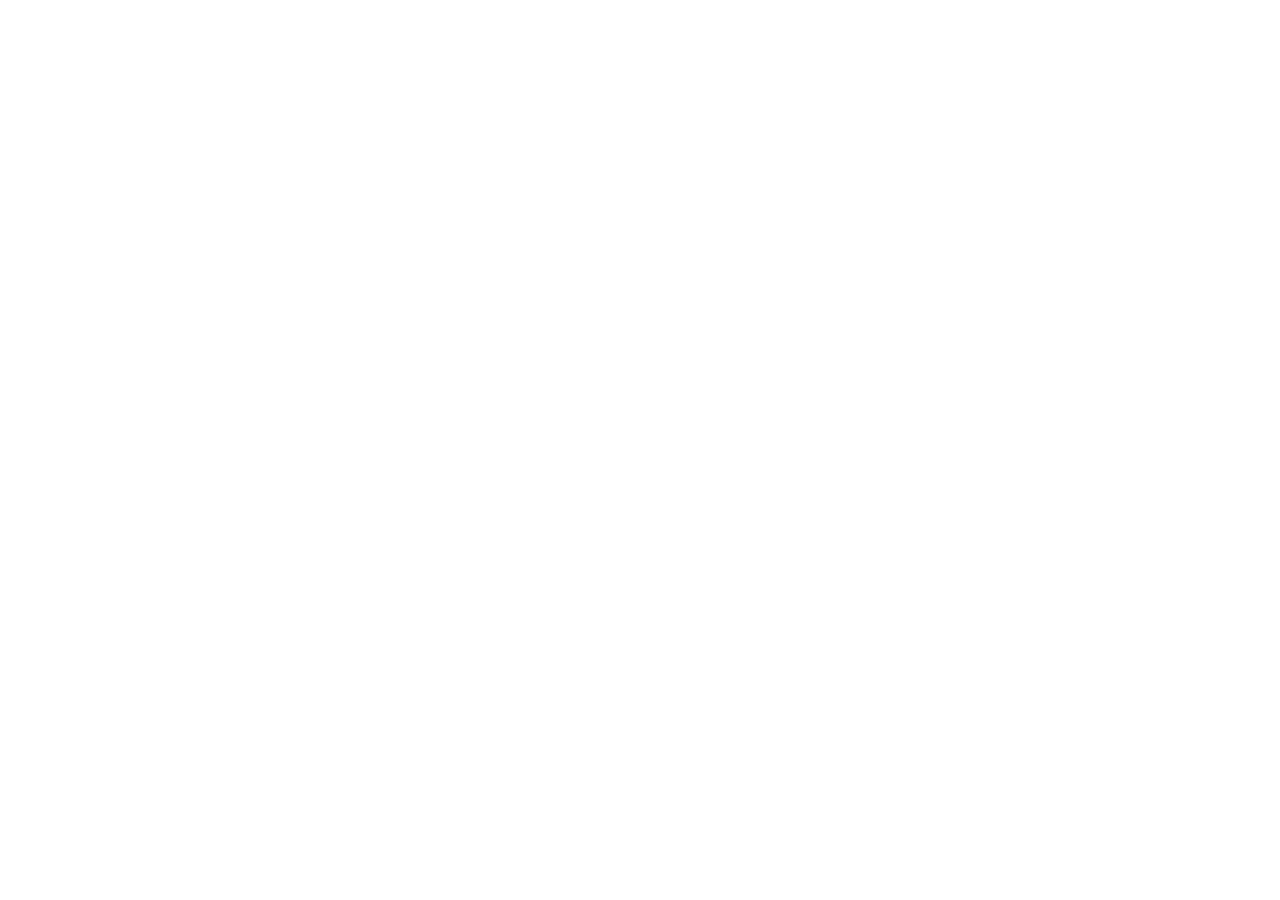
==== index.html @ b6a9c4e2 "Connect CSS and JavaScript to index.html" ====
<!DOCTYPE html>
<html lang="en">
<head>
    <meta charset="UTF-8">
    <meta name="viewport" content="width=device-width, initial-scale=1.0">
    <link rel="stylesheet" href="css/style.css">
    <title>Document</title>
</head>
<body>

    <script src="js/main.js"></script>
</body>
</html>
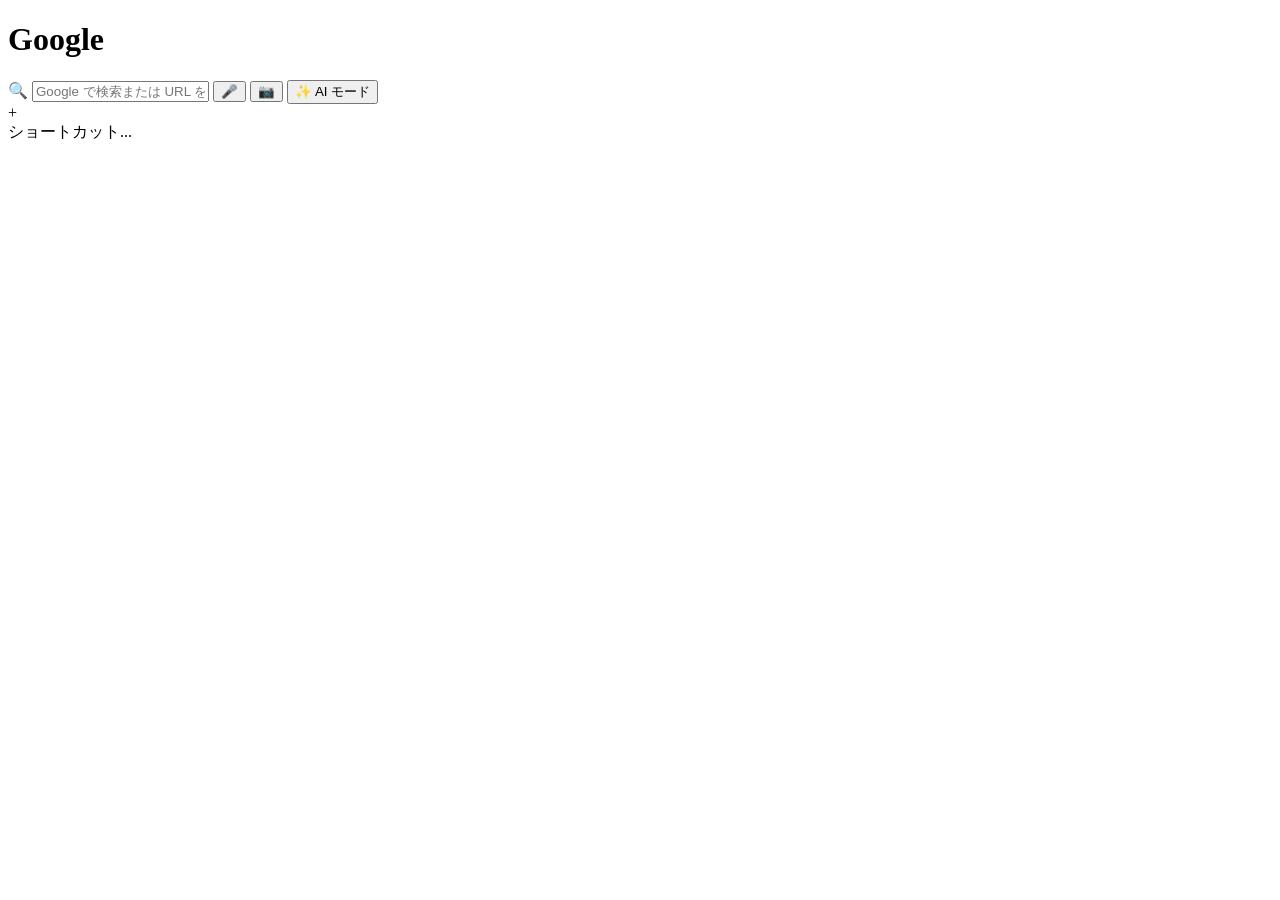
==== commit b1e83874: "html構築" ====
--- a/index.html
+++ b/index.html
@@ -1,13 +1,32 @@
 <!DOCTYPE html>
-<html lang="en">
+<html lang="ja">
 <head>
     <meta charset="UTF-8">
     <meta name="viewport" content="width=device-width, initial-scale=1.0">
     <link rel="stylesheet" href="css/style.css">
-    <title>Document</title>
+    <title>Google</title>
 </head>
 <body>
 
+    <main class="page">
+        <h1 class="logo">Google</h1>
+
+        <form id="search-form" class="search-bar">
+            <span class="icon">🔍</span>
+            <input type="text" id="search-input" placeholder="Google で検索または URL を入力" autocomplete="off">
+            <button type="button" class="icon-btn" title="音声検索">🎤</button>
+            <button type="button" class="icon-btn" title="画像で検索">📷</button>
+            <button type="button" class="ai-mode-btn">✨ AI モード</button>
+        </form>
+
+        <div class="shortcuts" id="shortcuts">
+            <div class="shortcut-item" id="add-shortcut-btn">
+                <div class="shortcut-icon add-icon">+</div>
+                <span>ショートカット...</span>
+            </div>
+        </div>
+    </main>
+
     <script src="js/main.js"></script>
 </body>
-</html>+</html>
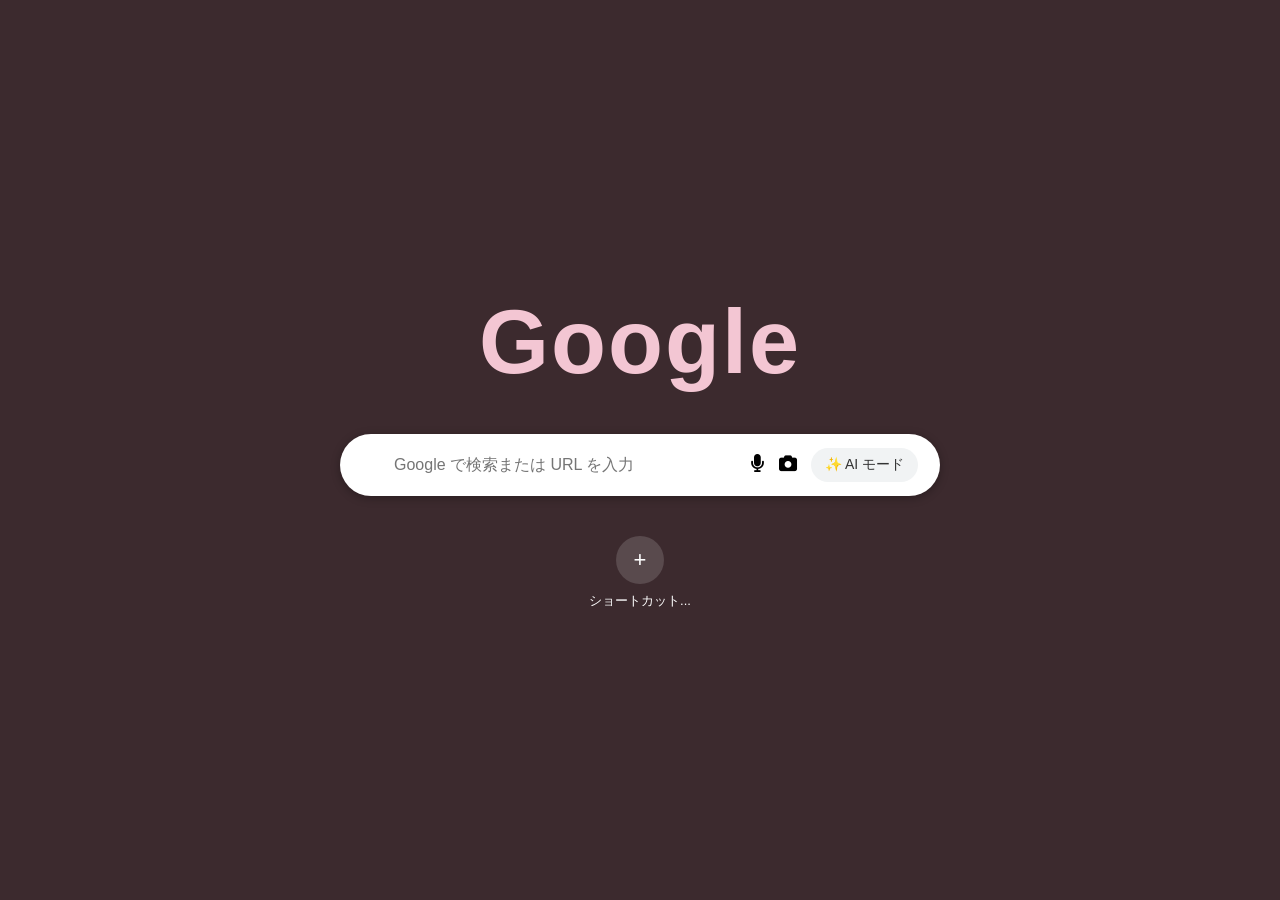
==== commit 89b8c277: "Javascript構築" ====
--- a/index.html
+++ b/index.html
@@ -4,6 +4,7 @@
     <meta charset="UTF-8">
     <meta name="viewport" content="width=device-width, initial-scale=1.0">
     <link rel="stylesheet" href="css/style.css">
+    <link rel="stylesheet" href="https://cdnjs.cloudflare.com/ajax/libs/font-awesome/6.5.1/css/all.min.css">
     <title>Google</title>
 </head>
 <body>
@@ -12,10 +13,10 @@
         <h1 class="logo">Google</h1>
 
         <form id="search-form" class="search-bar">
-            <span class="icon">🔍</span>
+            <i class="fa-solid fa-magnifying-glass icon"></i>
             <input type="text" id="search-input" placeholder="Google で検索または URL を入力" autocomplete="off">
-            <button type="button" class="icon-btn" title="音声検索">🎤</button>
-            <button type="button" class="icon-btn" title="画像で検索">📷</button>
+            <button type="button" class="icon-btn" title="音声検索"><i class="fa-solid fa-microphone"></i></button>
+            <button type="button" class="icon-btn" title="画像で検索"><i class="fa-solid fa-camera"></i></button>
             <button type="button" class="ai-mode-btn">✨ AI モード</button>
         </form>
 
@@ -27,6 +28,23 @@
         </div>
     </main>
 
+    <div class="modal-overlay hidden" id="shortcut-modal">
+        <div class="modal-box">
+            <h2 class="modal-title">ショートカットを追加</h2>
+
+            <label class="modal-label" for="shortcut-name-input">名前</label>
+            <input type="text" id="shortcut-name-input" class="modal-input">
+
+            <label class="modal-label" for="shortcut-url-input">URL</label>
+            <input type="text" id="shortcut-url-input" class="modal-input">
+
+            <div class="modal-actions">
+                <button type="button" class="modal-btn cancel-btn" id="cancel-btn">キャンセル</button>
+                <button type="button" class="modal-btn done-btn" id="done-btn" disabled>完了</button>
+            </div>
+        </div>
+    </div>
+
     <script src="js/main.js"></script>
 </body>
 </html>
--- a/css/style.css
+++ b/css/style.css
@@ -0,0 +1,193 @@
+* {
+    box-sizing: border-box;
+    margin: 0;
+    padding: 0;
+}
+
+body {
+    background-color: #3c2a2e;
+    color: #ffffff;
+    font-family: "Hiragino Sans", "Segoe UI", sans-serif;
+    min-height: 100vh;
+    display: flex;
+    align-items: center;
+    justify-content: center;
+}
+
+.page {
+    display: flex;
+    flex-direction: column;
+    align-items: center;
+    gap: 40px;
+}
+
+.logo {
+    font-size: 90px;
+    color: #f3c6d3;
+    font-weight: 700;
+    letter-spacing: 2px;
+}
+
+.search-bar {
+    display: flex;
+    align-items: center;
+    gap: 14px;
+    background-color: #ffffff;
+    border-radius: 999px;
+    padding: 14px 22px;
+    width: 600px;
+    max-width: 90vw;
+    box-shadow: 0 2px 10px rgba(0, 0, 0, 0.3);
+}
+
+.icon {
+    font-size: 18px;
+}
+
+#search-input {
+    flex: 1;
+    border: none;
+    outline: none;
+    font-size: 16px;
+    color: #333333;
+}
+
+.icon-btn {
+    background: none;
+    border: none;
+    font-size: 18px;
+    cursor: pointer;
+}
+
+.ai-mode-btn {
+    background-color: #f1f3f4;
+    border: none;
+    border-radius: 999px;
+    padding: 8px 14px;
+    font-size: 14px;
+    color: #333333;
+    cursor: pointer;
+    white-space: nowrap;
+}
+
+.shortcuts {
+    display: flex;
+    gap: 24px;
+}
+
+.shortcut-item {
+    display: flex;
+    flex-direction: column;
+    align-items: center;
+    gap: 8px;
+    text-decoration: none;
+    color: #ffffff;
+    font-size: 13px;
+    cursor: pointer;
+}
+
+.shortcut-icon {
+    width: 48px;
+    height: 48px;
+    border-radius: 50%;
+    background-color: rgba(255, 255, 255, 0.15);
+    display: flex;
+    align-items: center;
+    justify-content: center;
+    font-size: 22px;
+    overflow: hidden;
+}
+
+.shortcut-item:hover .shortcut-icon {
+    background-color: rgba(255, 255, 255, 0.25);
+}
+
+.hidden {
+    display: none;
+}
+
+.modal-overlay {
+    position: fixed;
+    top: 0;
+    left: 0;
+    width: 100%;
+    height: 100%;
+    background-color: rgba(0, 0, 0, 0.5);
+    display: flex;
+    align-items: center;
+    justify-content: center;
+}
+
+.modal-overlay.hidden {
+    display: none;
+}
+
+.modal-box {
+    background-color: #362528;
+    color: #ffffff;
+    border-radius: 16px;
+    padding: 28px;
+    width: 340px;
+    max-width: 90vw;
+    display: flex;
+    flex-direction: column;
+    gap: 14px;
+}
+
+.modal-title {
+    font-size: 20px;
+    font-weight: 500;
+}
+
+.modal-label {
+    font-size: 13px;
+    color: #cbb7bb;
+}
+
+.modal-input {
+    background-color: #55403f;
+    color: #ffffff;
+    border: none;
+    border-bottom: 1px solid rgba(255, 255, 255, 0.4);
+    border-radius: 6px 6px 0 0;
+    padding: 10px 12px;
+    font-size: 14px;
+    outline: none;
+}
+
+.modal-input:focus {
+    border-bottom: 2px solid #f3c6d3;
+}
+
+.modal-actions {
+    display: flex;
+    justify-content: flex-end;
+    gap: 12px;
+    margin-top: 16px;
+}
+
+.modal-btn {
+    font-size: 14px;
+    font-weight: 500;
+    cursor: pointer;
+    padding: 10px 18px;
+    border-radius: 999px;
+    border: none;
+}
+
+.cancel-btn {
+    background-color: transparent;
+    border: 1px solid #f3c6d3;
+    color: #f3c6d3;
+}
+
+.done-btn {
+    background-color: #f3c6d3;
+    color: #362528;
+}
+
+.done-btn:disabled {
+    background-color: rgba(255, 255, 255, 0.15);
+    color: rgba(255, 255, 255, 0.4);
+    cursor: not-allowed;
+}
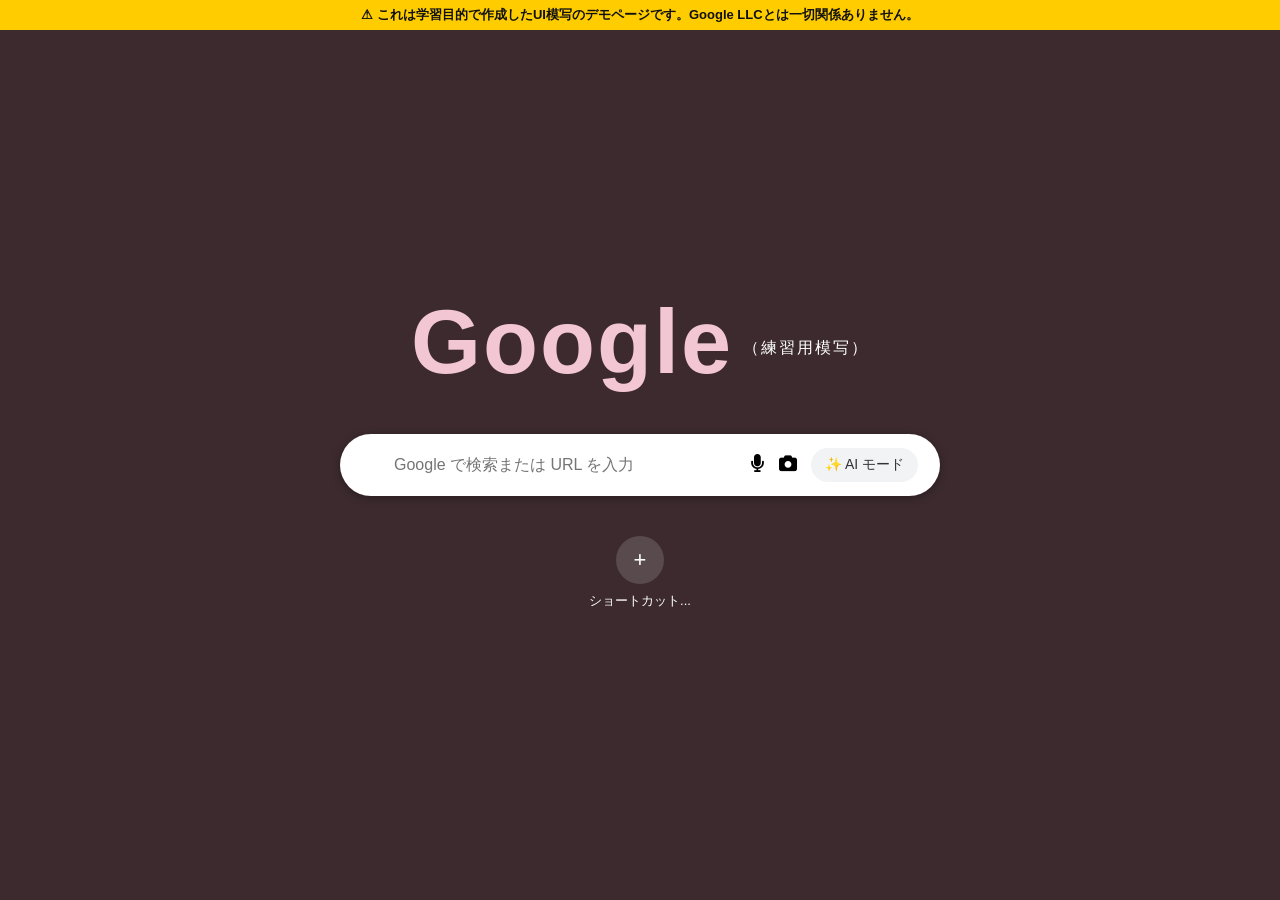
==== commit ab20ac54: "模写であることを明記する注意書きバナーを追加 ロゴ表記に(練習用模写)を付記し、noindexを設定。 フィッシング誤検知（Safe Browsing警告）への対応。" ====
--- a/index.html
+++ b/index.html
@@ -3,21 +3,25 @@
 <head>
     <meta charset="UTF-8">
     <meta name="viewport" content="width=device-width, initial-scale=1.0">
+    <meta name="robots" content="noindex, nofollow">
     <link rel="stylesheet" href="css/style.css">
     <link rel="stylesheet" href="https://cdnjs.cloudflare.com/ajax/libs/font-awesome/6.5.1/css/all.min.css">
-    <title>Google</title>
+    <title>検索フォームUI模写 練習デモ（学習目的・Googleとは無関係）</title>
 </head>
 <body>
+    <div style="position:fixed;top:0;left:0;width:100%;z-index:9999;background:#ffcc00;color:#111;text-align:center;padding:6px 10px;font-size:13px;font-weight:bold;">
+        ⚠ これは学習目的で作成したUI模写のデモページです。Google LLCとは一切関係ありません。
+    </div>
 
     <main class="page">
-        <h1 class="logo">Google</h1>
+        <h1 class="logo">Google<span style="font-size:16px;font-weight:400;vertical-align:middle;margin-left:10px;color:#fff;">（練習用模写）</span></h1>
 
         <form id="search-form" class="search-bar">
             <i class="fa-solid fa-magnifying-glass icon"></i>
             <input type="text" id="search-input" placeholder="Google で検索または URL を入力" autocomplete="off">
-            <button type="button" class="icon-btn" title="音声検索"><i class="fa-solid fa-microphone"></i></button>
-            <button type="button" class="icon-btn" title="画像で検索"><i class="fa-solid fa-camera"></i></button>
-            <button type="button" class="ai-mode-btn">✨ AI モード</button>
+            <button type="button" class="icon-btn" data-tooltip="音声検索"><i class="fa-solid fa-microphone"></i></button>
+            <button type="button" class="icon-btn" data-tooltip="画像で検索"><i class="fa-solid fa-camera"></i></button>
+            <button type="button" class="ai-mode-btn" id="ai-mode-btn">✨ AI モード</button>
         </form>
 
         <div class="shortcuts" id="shortcuts">
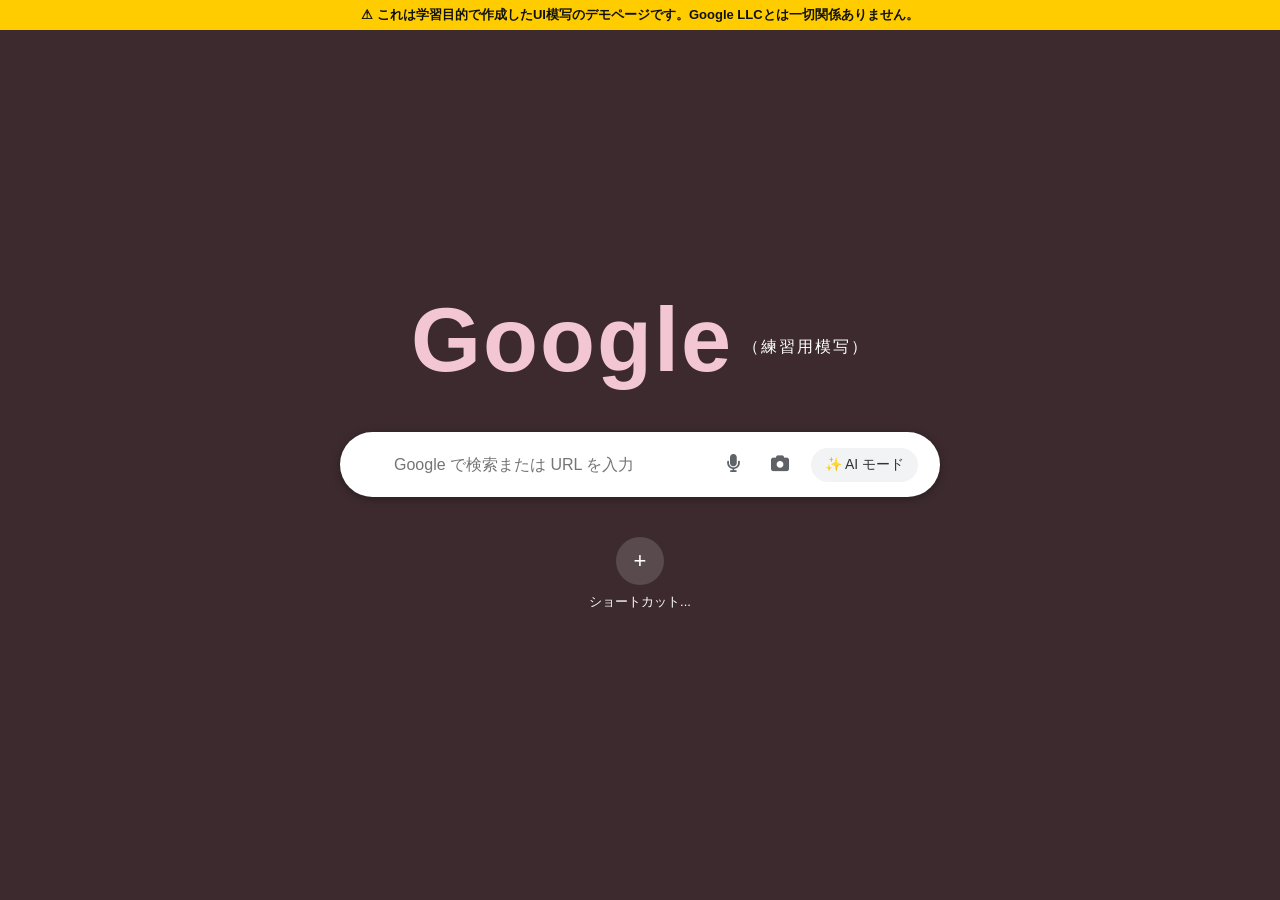
==== commit 92250446: "検索バーがモバイルで画面外にはみ出す問題を修正 AIモードボタンのテキストラベルを含めると検索バー内の要素が幅に収まらず、 横スクロールが発生していたため、モバイル表示のみAIモードボタンをアイコンの" ====
--- a/index.html
+++ b/index.html
@@ -21,7 +21,7 @@
             <input type="text" id="search-input" placeholder="Google で検索または URL を入力" autocomplete="off">
             <button type="button" class="icon-btn" data-tooltip="音声検索"><i class="fa-solid fa-microphone"></i></button>
             <button type="button" class="icon-btn" data-tooltip="画像で検索"><i class="fa-solid fa-camera"></i></button>
-            <button type="button" class="ai-mode-btn" id="ai-mode-btn">✨ AI モード</button>
+            <button type="button" class="ai-mode-btn" id="ai-mode-btn">✨<span class="ai-mode-label"> AI モード</span></button>
         </form>
 
         <div class="shortcuts" id="shortcuts">
--- a/css/style.css
+++ b/css/style.css
@@ -53,10 +53,39 @@
 }
 
 .icon-btn {
+    position: relative;
     background: none;
     border: none;
     font-size: 18px;
-    cursor: pointer;
+    color: #5f6368;
+    padding: 8px;
+    border-radius: 50%;
+    cursor: pointer;
+}
+
+.icon-btn:hover {
+    background-color: #f1f3f4;
+}
+
+.icon-btn::after {
+    content: attr(data-tooltip);
+    position: absolute;
+    top: 130%;
+    left: 50%;
+    transform: translateX(-50%);
+    background-color: #202124;
+    color: #ffffff;
+    font-size: 12px;
+    padding: 6px 10px;
+    border-radius: 6px;
+    white-space: nowrap;
+    opacity: 0;
+    pointer-events: none;
+    transition: opacity 0.15s ease;
+}
+
+.icon-btn:hover::after {
+    opacity: 1;
 }
 
 .ai-mode-btn {
@@ -191,3 +220,30 @@
     color: rgba(255, 255, 255, 0.4);
     cursor: not-allowed;
 }
+
+
+/* ==========================
+   レスポンシブ対応（追記分・768px以下のみ上書き）
+========================== */
+@media (max-width: 768px) {
+    .logo {
+        font-size: 50px;
+    }
+
+    .search-bar {
+        gap: 6px;
+        padding: 12px 16px;
+    }
+
+    .icon-btn {
+        padding: 6px;
+    }
+
+    .ai-mode-btn {
+        padding: 8px 10px;
+    }
+
+    .ai-mode-label {
+        display: none;
+    }
+}
